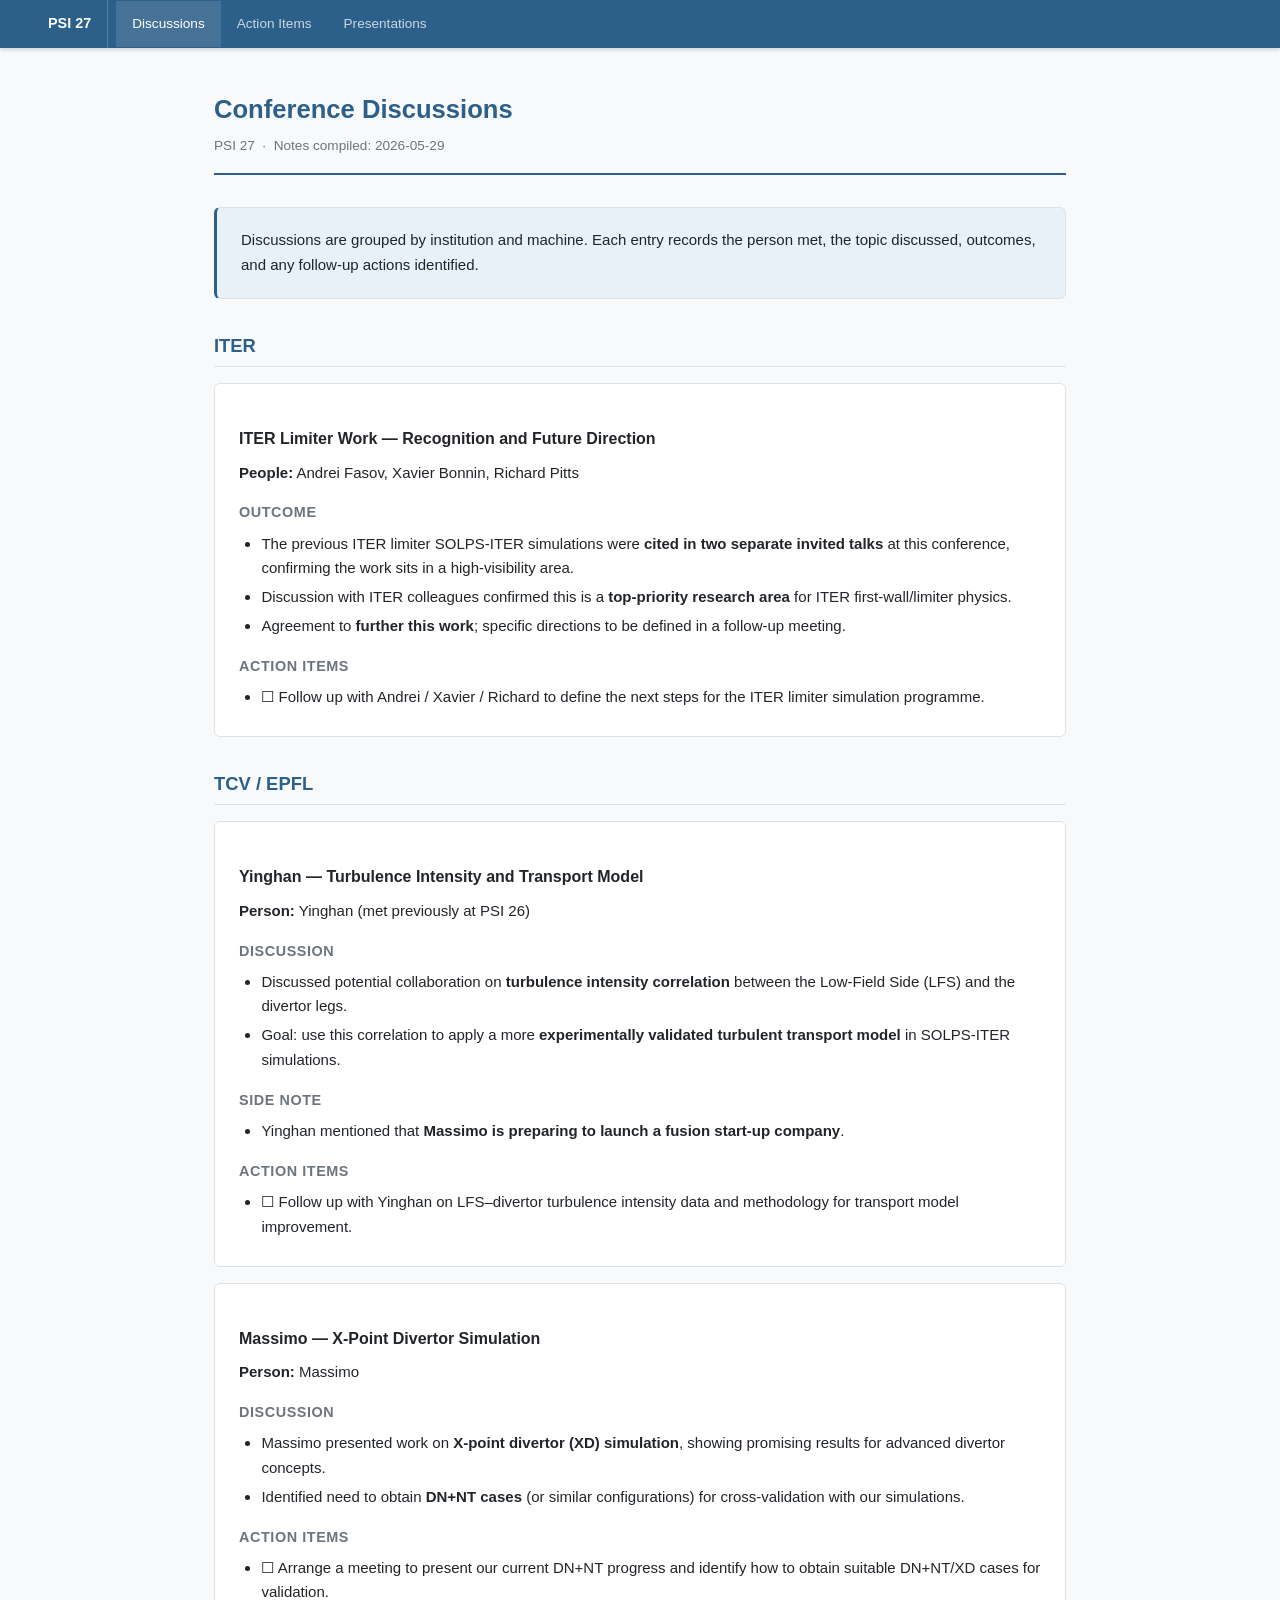
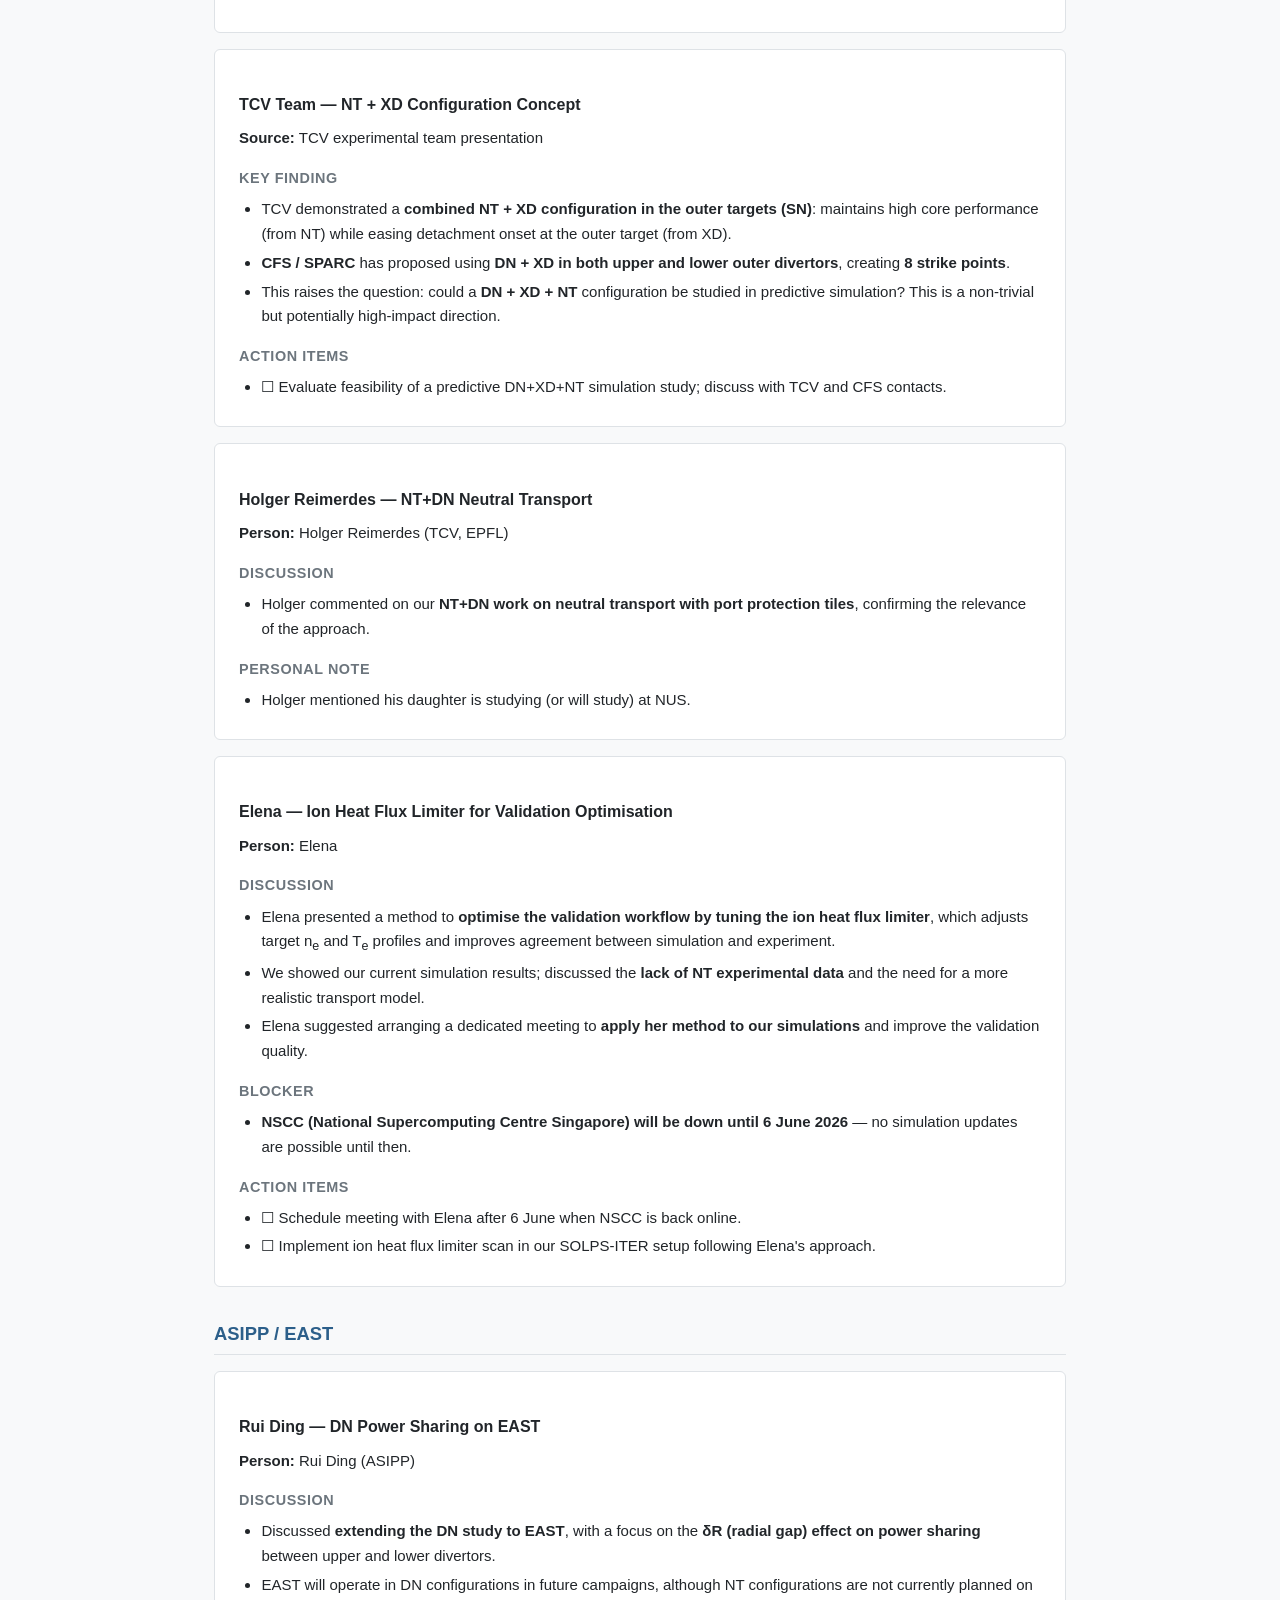
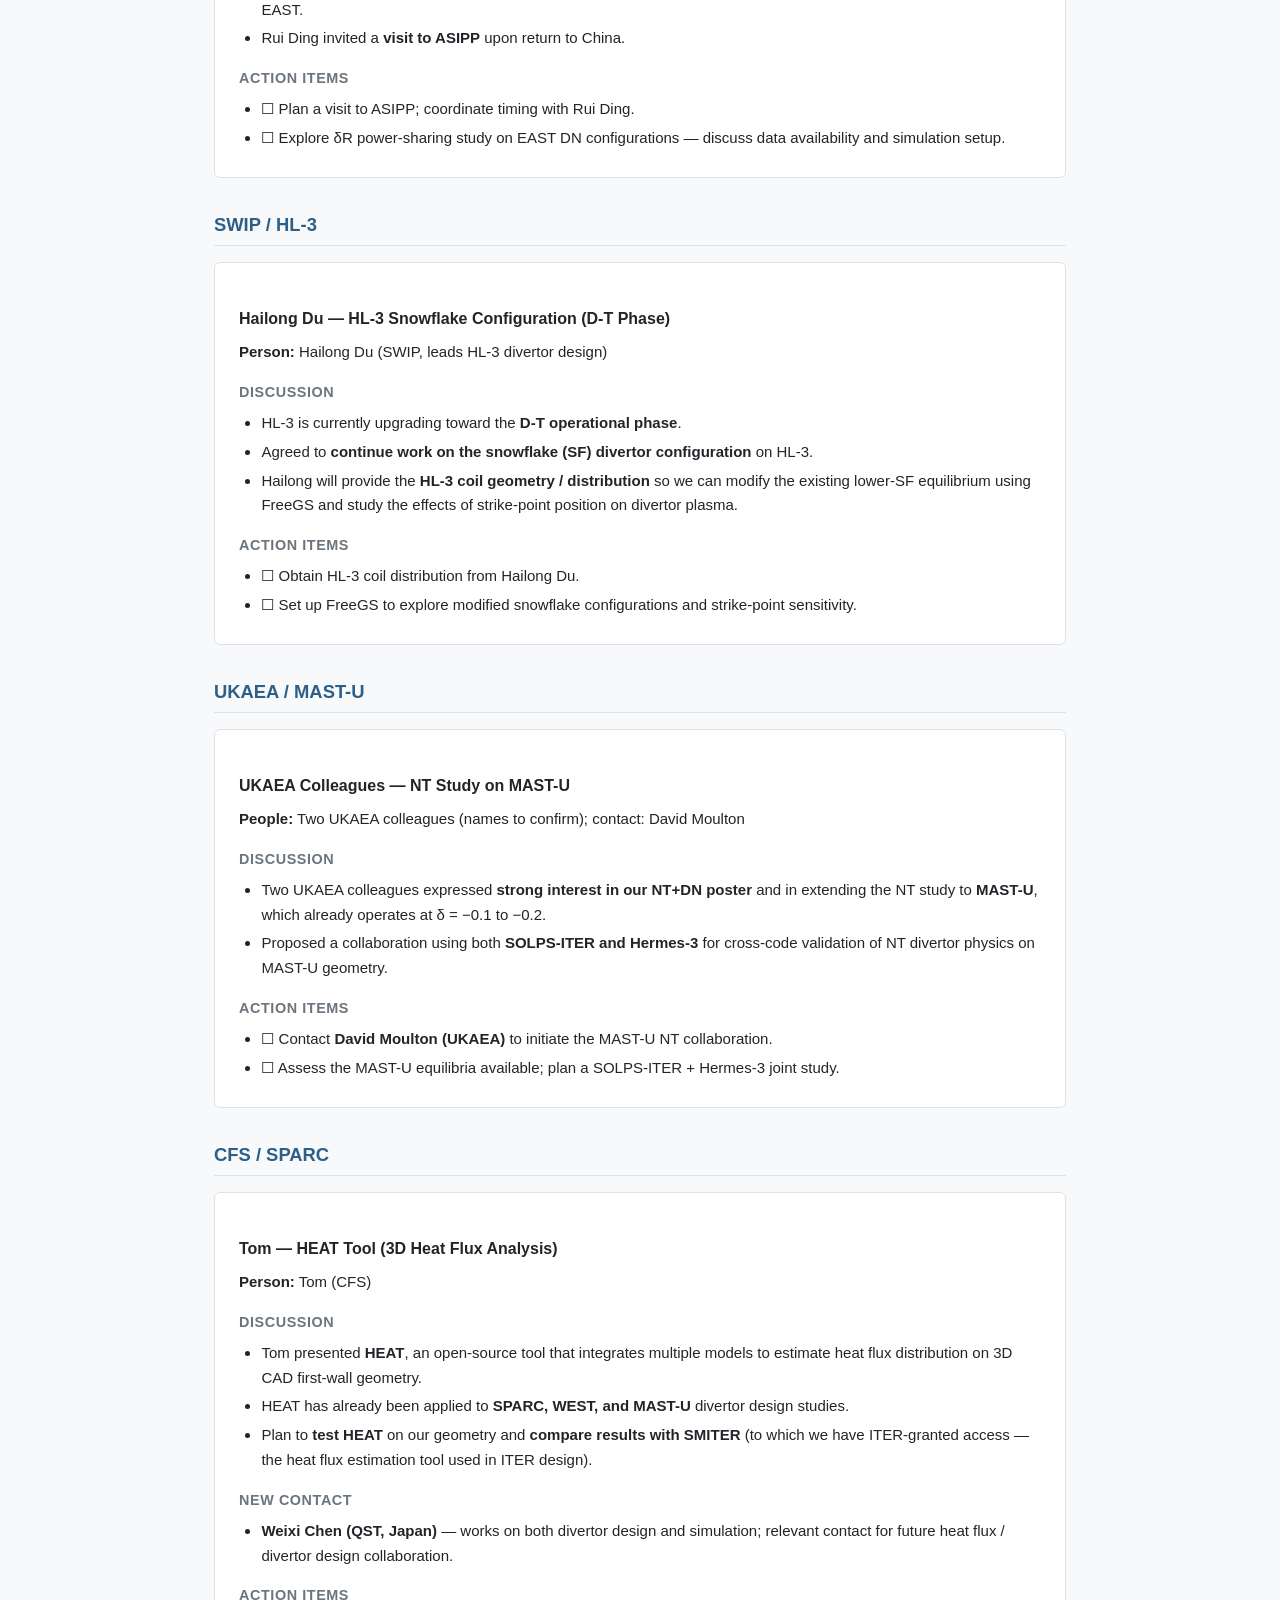
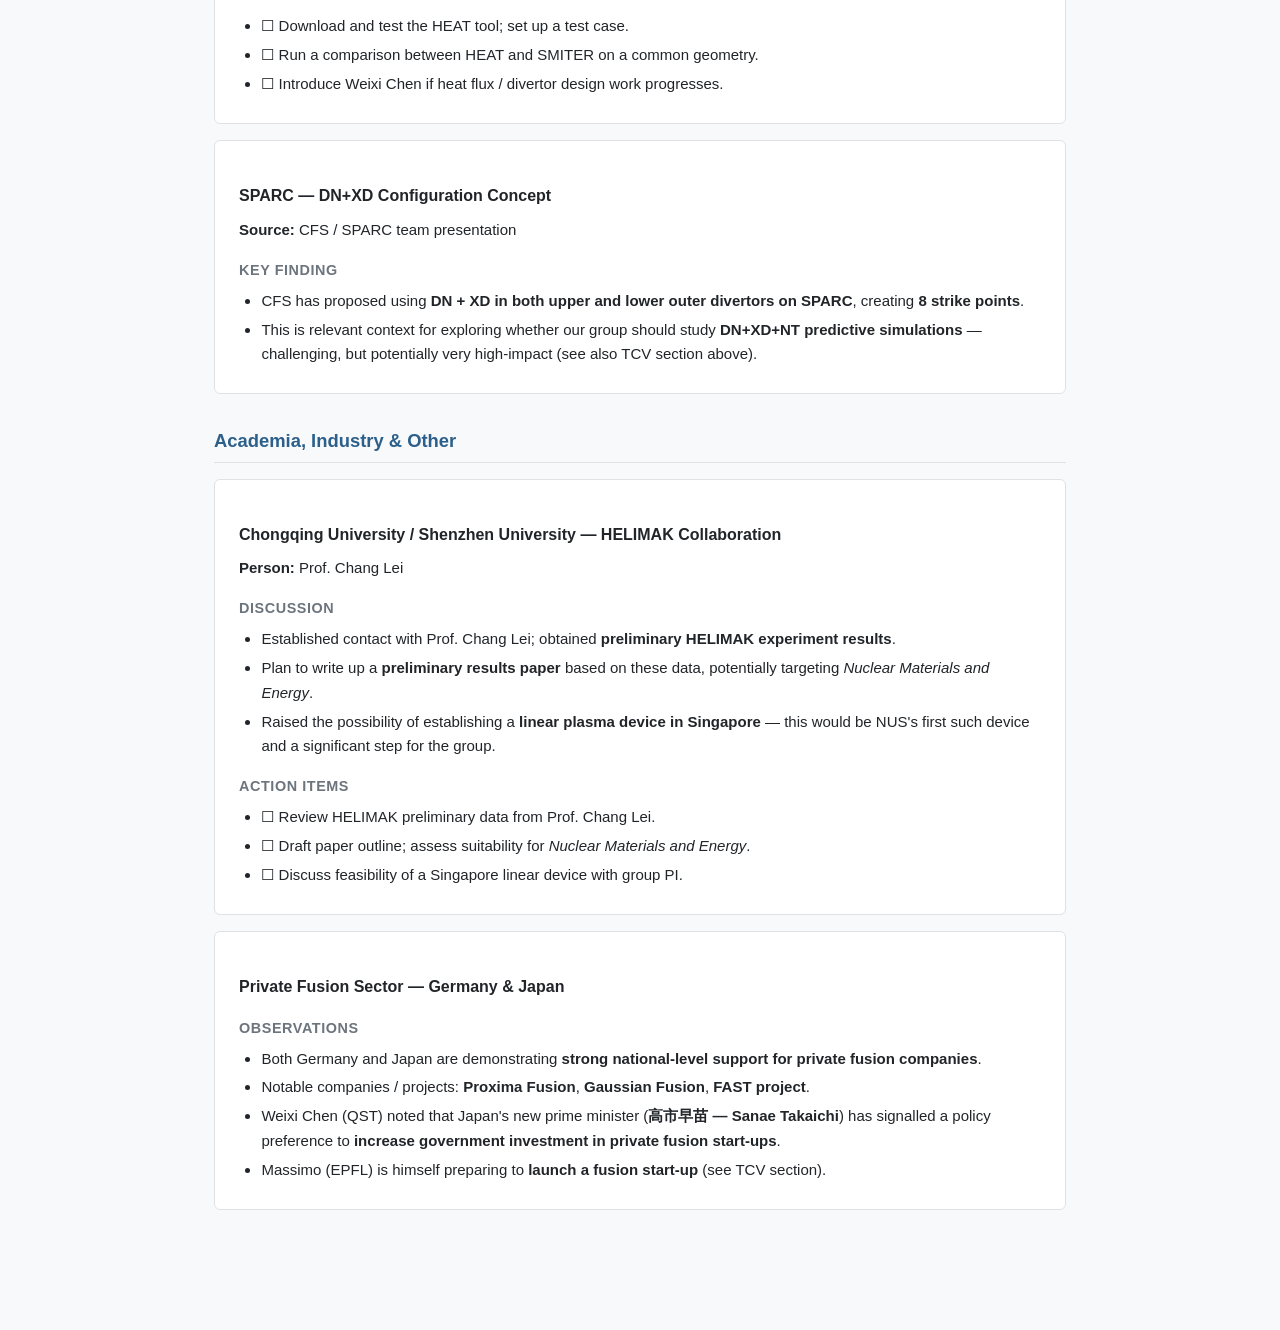
==== discussions/2026-05-29_discussions.html @ e972e2f3 "Add PSI 27 conference summary site HTML progress site covering all discussions, action items, and pr" ====
<!DOCTYPE html>
<html lang="en">
<head>
<meta charset="UTF-8">
<meta name="viewport" content="width=device-width, initial-scale=1.0">
<title>Discussions — PSI 27</title>
<link rel="stylesheet" href="../style.css">
</head>
<body>

<nav>
  <a class="home" href="../index.html">PSI 27</a>
  <a class="active" href="2026-05-29_discussions.html">Discussions</a>
  <a href="../action-items/2026-05-29_actions.html">Action Items</a>
  <a href="../presentations/">Presentations</a>
</nav>

<div class="container">
  <header class="page-header">
    <h1>Conference Discussions</h1>
    <div class="meta">PSI 27 &nbsp;·&nbsp; Notes compiled: 2026-05-29</div>
  </header>

  <div class="card highlight">
    Discussions are grouped by institution and machine. Each entry records the person met, the topic discussed, outcomes, and any follow-up actions identified.
  </div>

  <!-- ============================================================ -->
  <h2 id="iter">ITER</h2>
  <!-- ============================================================ -->

  <div class="card">
    <h3>ITER Limiter Work — Recognition and Future Direction</h3>
    <p><strong>People:</strong> Andrei Fasov, Xavier Bonnin, Richard Pitts</p>
    <h4>Outcome</h4>
    <ul>
      <li>The previous ITER limiter SOLPS-ITER simulations were <strong>cited in two separate invited talks</strong> at this conference, confirming the work sits in a high-visibility area.</li>
      <li>Discussion with ITER colleagues confirmed this is a <strong>top-priority research area</strong> for ITER first-wall/limiter physics.</li>
      <li>Agreement to <strong>further this work</strong>; specific directions to be defined in a follow-up meeting.</li>
    </ul>
    <h4>Action items</h4>
    <ul>
      <li>&#9744; Follow up with Andrei / Xavier / Richard to define the next steps for the ITER limiter simulation programme.</li>
    </ul>
  </div>

  <!-- ============================================================ -->
  <h2 id="tcv">TCV / EPFL</h2>
  <!-- ============================================================ -->

  <div class="card">
    <h3>Yinghan — Turbulence Intensity and Transport Model</h3>
    <p><strong>Person:</strong> Yinghan (met previously at PSI 26)</p>
    <h4>Discussion</h4>
    <ul>
      <li>Discussed potential collaboration on <strong>turbulence intensity correlation</strong> between the Low-Field Side (LFS) and the divertor legs.</li>
      <li>Goal: use this correlation to apply a more <strong>experimentally validated turbulent transport model</strong> in SOLPS-ITER simulations.</li>
    </ul>
    <h4>Side note</h4>
    <ul>
      <li>Yinghan mentioned that <strong>Massimo is preparing to launch a fusion start-up company</strong>.</li>
    </ul>
    <h4>Action items</h4>
    <ul>
      <li>&#9744; Follow up with Yinghan on LFS–divertor turbulence intensity data and methodology for transport model improvement.</li>
    </ul>
  </div>

  <div class="card">
    <h3>Massimo — X-Point Divertor Simulation</h3>
    <p><strong>Person:</strong> Massimo</p>
    <h4>Discussion</h4>
    <ul>
      <li>Massimo presented work on <strong>X-point divertor (XD) simulation</strong>, showing promising results for advanced divertor concepts.</li>
      <li>Identified need to obtain <strong>DN+NT cases</strong> (or similar configurations) for cross-validation with our simulations.</li>
    </ul>
    <h4>Action items</h4>
    <ul>
      <li>&#9744; Arrange a meeting to present our current DN+NT progress and identify how to obtain suitable DN+NT/XD cases for validation.</li>
    </ul>
  </div>

  <div class="card">
    <h3>TCV Team — NT + XD Configuration Concept</h3>
    <p><strong>Source:</strong> TCV experimental team presentation</p>
    <h4>Key finding</h4>
    <ul>
      <li>TCV demonstrated a <strong>combined NT + XD configuration in the outer targets (SN)</strong>: maintains high core performance (from NT) while easing detachment onset at the outer target (from XD).</li>
      <li><strong>CFS / SPARC</strong> has proposed using <strong>DN + XD in both upper and lower outer divertors</strong>, creating <strong>8 strike points</strong>.</li>
      <li>This raises the question: could a <strong>DN + XD + NT</strong> configuration be studied in predictive simulation? This is a non-trivial but potentially high-impact direction.</li>
    </ul>
    <h4>Action items</h4>
    <ul>
      <li>&#9744; Evaluate feasibility of a predictive DN+XD+NT simulation study; discuss with TCV and CFS contacts.</li>
    </ul>
  </div>

  <div class="card">
    <h3>Holger Reimerdes — NT+DN Neutral Transport</h3>
    <p><strong>Person:</strong> Holger Reimerdes (TCV, EPFL)</p>
    <h4>Discussion</h4>
    <ul>
      <li>Holger commented on our <strong>NT+DN work on neutral transport with port protection tiles</strong>, confirming the relevance of the approach.</li>
    </ul>
    <h4>Personal note</h4>
    <ul>
      <li>Holger mentioned his daughter is studying (or will study) at NUS.</li>
    </ul>
  </div>

  <div class="card">
    <h3>Elena — Ion Heat Flux Limiter for Validation Optimisation</h3>
    <p><strong>Person:</strong> Elena</p>
    <h4>Discussion</h4>
    <ul>
      <li>Elena presented a method to <strong>optimise the validation workflow by tuning the ion heat flux limiter</strong>, which adjusts target n<sub>e</sub> and T<sub>e</sub> profiles and improves agreement between simulation and experiment.</li>
      <li>We showed our current simulation results; discussed the <strong>lack of NT experimental data</strong> and the need for a more realistic transport model.</li>
      <li>Elena suggested arranging a dedicated meeting to <strong>apply her method to our simulations</strong> and improve the validation quality.</li>
    </ul>
    <h4>Blocker</h4>
    <ul>
      <li><strong>NSCC (National Supercomputing Centre Singapore) will be down until 6 June 2026</strong> — no simulation updates are possible until then.</li>
    </ul>
    <h4>Action items</h4>
    <ul>
      <li>&#9744; Schedule meeting with Elena after 6 June when NSCC is back online.</li>
      <li>&#9744; Implement ion heat flux limiter scan in our SOLPS-ITER setup following Elena's approach.</li>
    </ul>
  </div>

  <!-- ============================================================ -->
  <h2 id="asipp">ASIPP / EAST</h2>
  <!-- ============================================================ -->

  <div class="card">
    <h3>Rui Ding — DN Power Sharing on EAST</h3>
    <p><strong>Person:</strong> Rui Ding (ASIPP)</p>
    <h4>Discussion</h4>
    <ul>
      <li>Discussed <strong>extending the DN study to EAST</strong>, with a focus on the <strong>δR (radial gap) effect on power sharing</strong> between upper and lower divertors.</li>
      <li>EAST will operate in DN configurations in future campaigns, although NT configurations are not currently planned on EAST.</li>
      <li>Rui Ding invited a <strong>visit to ASIPP</strong> upon return to China.</li>
    </ul>
    <h4>Action items</h4>
    <ul>
      <li>&#9744; Plan a visit to ASIPP; coordinate timing with Rui Ding.</li>
      <li>&#9744; Explore δR power-sharing study on EAST DN configurations — discuss data availability and simulation setup.</li>
    </ul>
  </div>

  <!-- ============================================================ -->
  <h2 id="swip">SWIP / HL-3</h2>
  <!-- ============================================================ -->

  <div class="card">
    <h3>Hailong Du — HL-3 Snowflake Configuration (D-T Phase)</h3>
    <p><strong>Person:</strong> Hailong Du (SWIP, leads HL-3 divertor design)</p>
    <h4>Discussion</h4>
    <ul>
      <li>HL-3 is currently upgrading toward the <strong>D-T operational phase</strong>.</li>
      <li>Agreed to <strong>continue work on the snowflake (SF) divertor configuration</strong> on HL-3.</li>
      <li>Hailong will provide the <strong>HL-3 coil geometry / distribution</strong> so we can modify the existing lower-SF equilibrium using FreeGS and study the effects of strike-point position on divertor plasma.</li>
    </ul>
    <h4>Action items</h4>
    <ul>
      <li>&#9744; Obtain HL-3 coil distribution from Hailong Du.</li>
      <li>&#9744; Set up FreeGS to explore modified snowflake configurations and strike-point sensitivity.</li>
    </ul>
  </div>

  <!-- ============================================================ -->
  <h2 id="ukaea">UKAEA / MAST-U</h2>
  <!-- ============================================================ -->

  <div class="card">
    <h3>UKAEA Colleagues — NT Study on MAST-U</h3>
    <p><strong>People:</strong> Two UKAEA colleagues (names to confirm); contact: David Moulton</p>
    <h4>Discussion</h4>
    <ul>
      <li>Two UKAEA colleagues expressed <strong>strong interest in our NT+DN poster</strong> and in extending the NT study to <strong>MAST-U</strong>, which already operates at δ = −0.1 to −0.2.</li>
      <li>Proposed a collaboration using both <strong>SOLPS-ITER and Hermes-3</strong> for cross-code validation of NT divertor physics on MAST-U geometry.</li>
    </ul>
    <h4>Action items</h4>
    <ul>
      <li>&#9744; Contact <strong>David Moulton (UKAEA)</strong> to initiate the MAST-U NT collaboration.</li>
      <li>&#9744; Assess the MAST-U equilibria available; plan a SOLPS-ITER + Hermes-3 joint study.</li>
    </ul>
  </div>

  <!-- ============================================================ -->
  <h2 id="cfs">CFS / SPARC</h2>
  <!-- ============================================================ -->

  <div class="card">
    <h3>Tom — HEAT Tool (3D Heat Flux Analysis)</h3>
    <p><strong>Person:</strong> Tom (CFS)</p>
    <h4>Discussion</h4>
    <ul>
      <li>Tom presented <strong>HEAT</strong>, an open-source tool that integrates multiple models to estimate heat flux distribution on 3D CAD first-wall geometry.</li>
      <li>HEAT has already been applied to <strong>SPARC, WEST, and MAST-U</strong> divertor design studies.</li>
      <li>Plan to <strong>test HEAT</strong> on our geometry and <strong>compare results with SMITER</strong> (to which we have ITER-granted access — the heat flux estimation tool used in ITER design).</li>
    </ul>
    <h4>New contact</h4>
    <ul>
      <li><strong>Weixi Chen (QST, Japan)</strong> — works on both divertor design and simulation; relevant contact for future heat flux / divertor design collaboration.</li>
    </ul>
    <h4>Action items</h4>
    <ul>
      <li>&#9744; Download and test the HEAT tool; set up a test case.</li>
      <li>&#9744; Run a comparison between HEAT and SMITER on a common geometry.</li>
      <li>&#9744; Introduce Weixi Chen if heat flux / divertor design work progresses.</li>
    </ul>
  </div>

  <div class="card">
    <h3>SPARC — DN+XD Configuration Concept</h3>
    <p><strong>Source:</strong> CFS / SPARC team presentation</p>
    <h4>Key finding</h4>
    <ul>
      <li>CFS has proposed using <strong>DN + XD in both upper and lower outer divertors on SPARC</strong>, creating <strong>8 strike points</strong>.</li>
      <li>This is relevant context for exploring whether our group should study <strong>DN+XD+NT predictive simulations</strong> — challenging, but potentially very high-impact (see also TCV section above).</li>
    </ul>
  </div>

  <!-- ============================================================ -->
  <h2 id="academia">Academia, Industry &amp; Other</h2>
  <!-- ============================================================ -->

  <div class="card">
    <h3>Chongqing University / Shenzhen University — HELIMAK Collaboration</h3>
    <p><strong>Person:</strong> Prof. Chang Lei</p>
    <h4>Discussion</h4>
    <ul>
      <li>Established contact with Prof. Chang Lei; obtained <strong>preliminary HELIMAK experiment results</strong>.</li>
      <li>Plan to write up a <strong>preliminary results paper</strong> based on these data, potentially targeting <em>Nuclear Materials and Energy</em>.</li>
      <li>Raised the possibility of establishing a <strong>linear plasma device in Singapore</strong> — this would be NUS's first such device and a significant step for the group.</li>
    </ul>
    <h4>Action items</h4>
    <ul>
      <li>&#9744; Review HELIMAK preliminary data from Prof. Chang Lei.</li>
      <li>&#9744; Draft paper outline; assess suitability for <em>Nuclear Materials and Energy</em>.</li>
      <li>&#9744; Discuss feasibility of a Singapore linear device with group PI.</li>
    </ul>
  </div>

  <div class="card">
    <h3>Private Fusion Sector — Germany &amp; Japan</h3>
    <h4>Observations</h4>
    <ul>
      <li>Both Germany and Japan are demonstrating <strong>strong national-level support for private fusion companies</strong>.</li>
      <li>Notable companies / projects: <strong>Proxima Fusion</strong>, <strong>Gaussian Fusion</strong>, <strong>FAST project</strong>.</li>
      <li>Weixi Chen (QST) noted that Japan's new prime minister (<strong>高市早苗 — Sanae Takaichi</strong>) has signalled a policy preference to <strong>increase government investment in private fusion start-ups</strong>.</li>
      <li>Massimo (EPFL) is himself preparing to <strong>launch a fusion start-up</strong> (see TCV section).</li>
    </ul>
  </div>

</div>
</body>
</html>
---- style.css ----
:root {
  --bg: #f8f9fa;
  --surface: #ffffff;
  --border: #dee2e6;
  --accent: #2c5f8a;
  --accent-light: #e8f1f8;
  --text: #212529;
  --muted: #6c757d;
  --tag-open: #dc3545;
  --tag-progress: #fd7e14;
  --tag-done: #198754;
}

* { box-sizing: border-box; margin: 0; padding: 0; }

body {
  font-family: -apple-system, BlinkMacSystemFont, "Segoe UI", Helvetica, Arial, sans-serif;
  background: var(--bg);
  color: var(--text);
  font-size: 15px;
  line-height: 1.65;
}

nav {
  background: var(--accent);
  padding: 0 2rem;
  display: flex;
  align-items: center;
  gap: 0;
  position: sticky;
  top: 0;
  z-index: 100;
  box-shadow: 0 2px 4px rgba(0,0,0,.15);
}

nav a {
  color: rgba(255,255,255,.75);
  text-decoration: none;
  padding: .75rem 1rem;
  font-size: .85rem;
  white-space: nowrap;
  transition: color .15s, background .15s;
}

nav a:hover, nav a.active {
  color: #fff;
  background: rgba(255,255,255,.12);
}

nav .home { font-weight: 600; font-size: .9rem; color: #fff; border-right: 1px solid rgba(255,255,255,.2); margin-right: .5rem; }

.container {
  max-width: 900px;
  margin: 2.5rem auto;
  padding: 0 1.5rem 4rem;
}

header.page-header {
  border-bottom: 2px solid var(--accent);
  padding-bottom: 1rem;
  margin-bottom: 2rem;
}

header.page-header h1 { font-size: 1.6rem; color: var(--accent); }
header.page-header .meta { font-size: .85rem; color: var(--muted); margin-top: .3rem; }

h2 {
  font-size: 1.15rem;
  color: var(--accent);
  margin: 2rem 0 .6rem;
  padding-bottom: .3rem;
  border-bottom: 1px solid var(--border);
}

h3 { font-size: 1rem; font-weight: 600; margin: 1.4rem 0 .4rem; }
h4 { font-size: .9rem; font-weight: 600; margin: 1rem 0 .3rem; color: var(--muted); text-transform: uppercase; letter-spacing: .04em; }

p { margin: .5rem 0; }
ul, ol { padding-left: 1.4rem; margin: .4rem 0; }
li { margin: .25rem 0; }

a { color: var(--accent); }

code {
  background: #f0f0f0;
  border-radius: 3px;
  padding: .1em .35em;
  font-size: .88em;
  font-family: "SFMono-Regular", Consolas, monospace;
}

.card {
  background: var(--surface);
  border: 1px solid var(--border);
  border-radius: 6px;
  padding: 1.25rem 1.5rem;
  margin: 1rem 0;
}

.card.highlight { border-left: 3px solid var(--accent); background: var(--accent-light); }

table {
  width: 100%;
  border-collapse: collapse;
  margin: .75rem 0;
  font-size: .9rem;
}

th {
  background: var(--accent);
  color: #fff;
  text-align: left;
  padding: .55rem .8rem;
  font-weight: 600;
}

td { padding: .5rem .8rem; border-bottom: 1px solid var(--border); }
tr:last-child td { border-bottom: none; }
tr:nth-child(even) td { background: #f8f9fa; }

.badge {
  display: inline-block;
  padding: .15em .6em;
  border-radius: 3px;
  font-size: .78rem;
  font-weight: 600;
}

.badge-open { background: #fde8ea; color: var(--tag-open); }
.badge-progress { background: #fff3e0; color: var(--tag-progress); }
.badge-done { background: #e6f4ea; color: var(--tag-done); }
.badge-pending { background: #f0f0f0; color: var(--muted); }

.phase {
  border-left: 3px solid var(--accent);
  background: var(--surface);
  border-radius: 0 6px 6px 0;
  border: 1px solid var(--border);
  border-left: 3px solid var(--accent);
  padding: 1rem 1.25rem;
  margin: 1.2rem 0;
}

.phase-label {
  font-size: .75rem;
  font-weight: 700;
  text-transform: uppercase;
  letter-spacing: .08em;
  color: var(--accent);
  margin-bottom: .3rem;
}

/* Index cards */
.grid {
  display: grid;
  grid-template-columns: repeat(auto-fill, minmax(240px, 1fr));
  gap: 1rem;
  margin-top: 1.5rem;
}

.grid-card {
  background: var(--surface);
  border: 1px solid var(--border);
  border-top: 3px solid var(--accent);
  border-radius: 6px;
  padding: 1.1rem 1.2rem;
  text-decoration: none;
  color: var(--text);
  display: block;
  transition: box-shadow .15s, transform .15s;
}

.grid-card:hover { box-shadow: 0 4px 12px rgba(0,0,0,.1); transform: translateY(-2px); }
.grid-card .icon { font-size: 1.4rem; margin-bottom: .5rem; }
.grid-card h3 { font-size: .95rem; color: var(--accent); margin: 0 0 .3rem; }
.grid-card p { font-size: .82rem; color: var(--muted); margin: 0; }

.tag-list { display: flex; gap: .4rem; flex-wrap: wrap; margin: .5rem 0; }
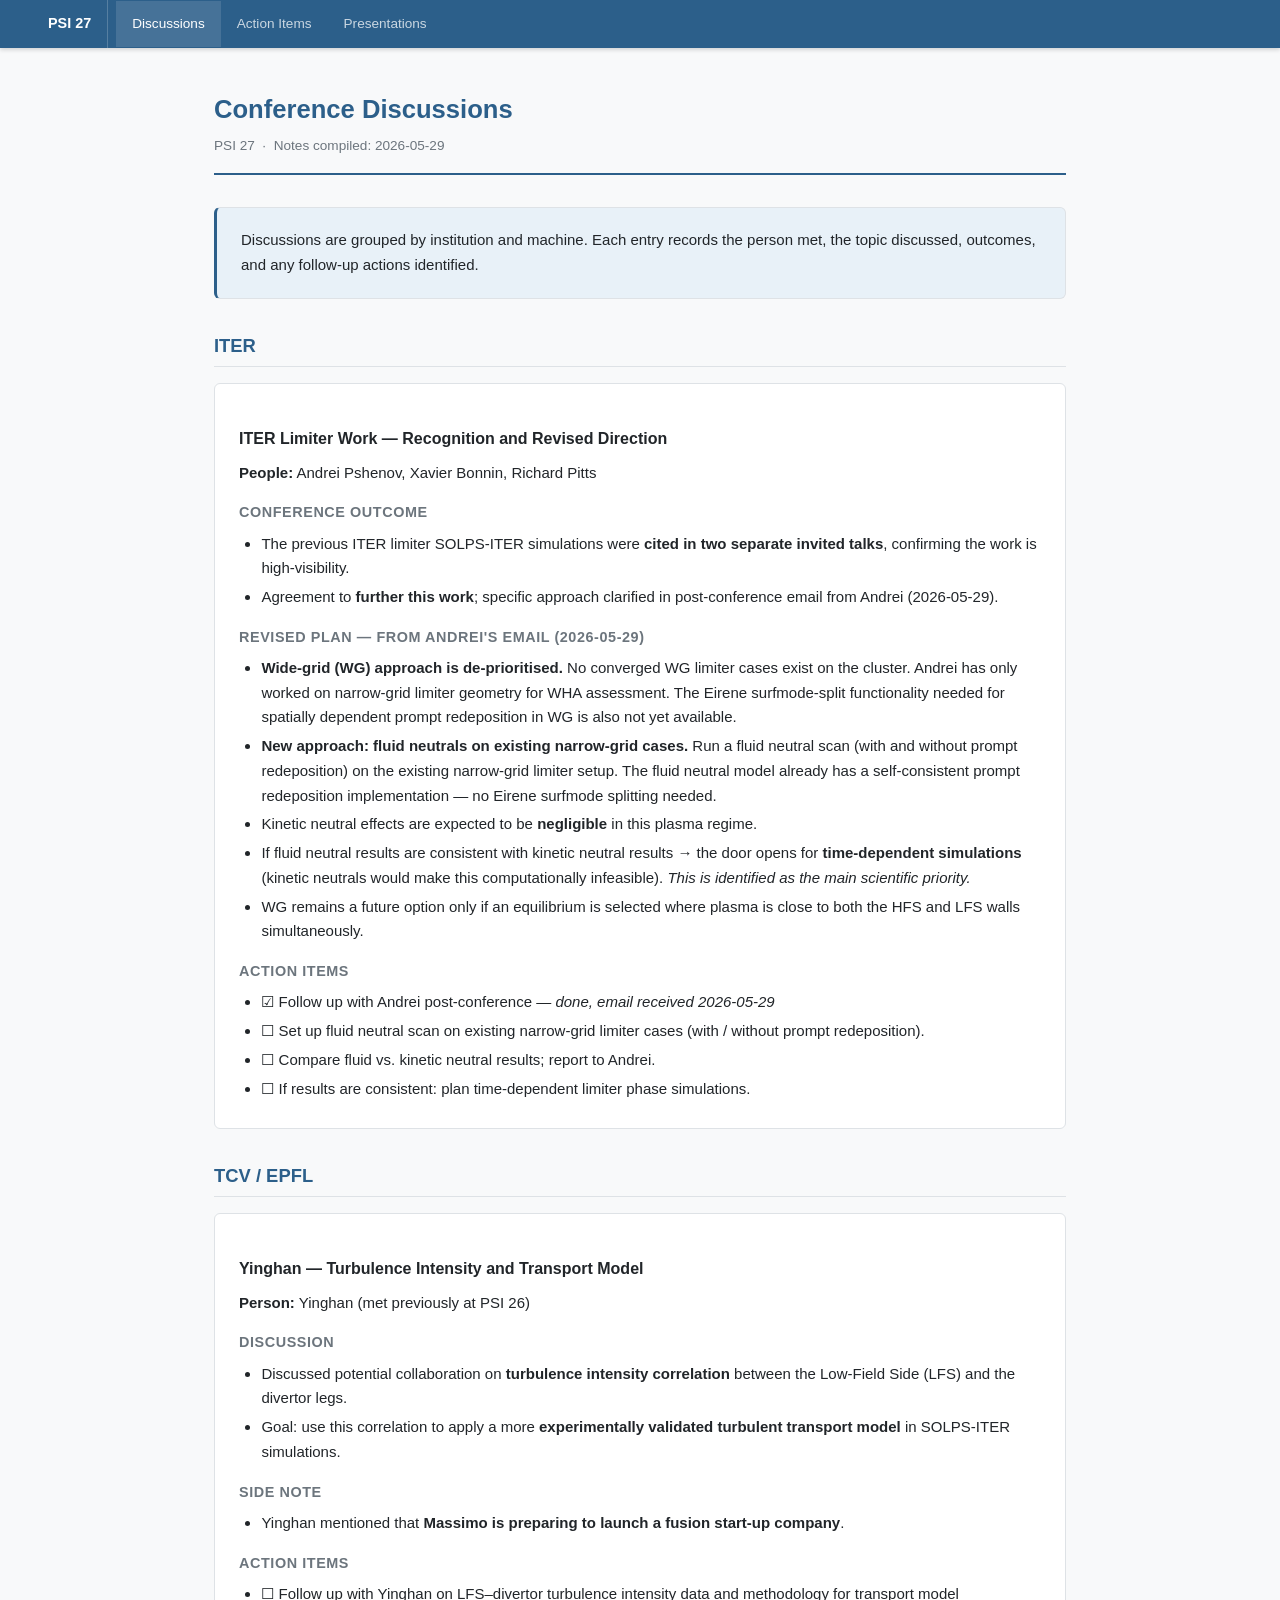
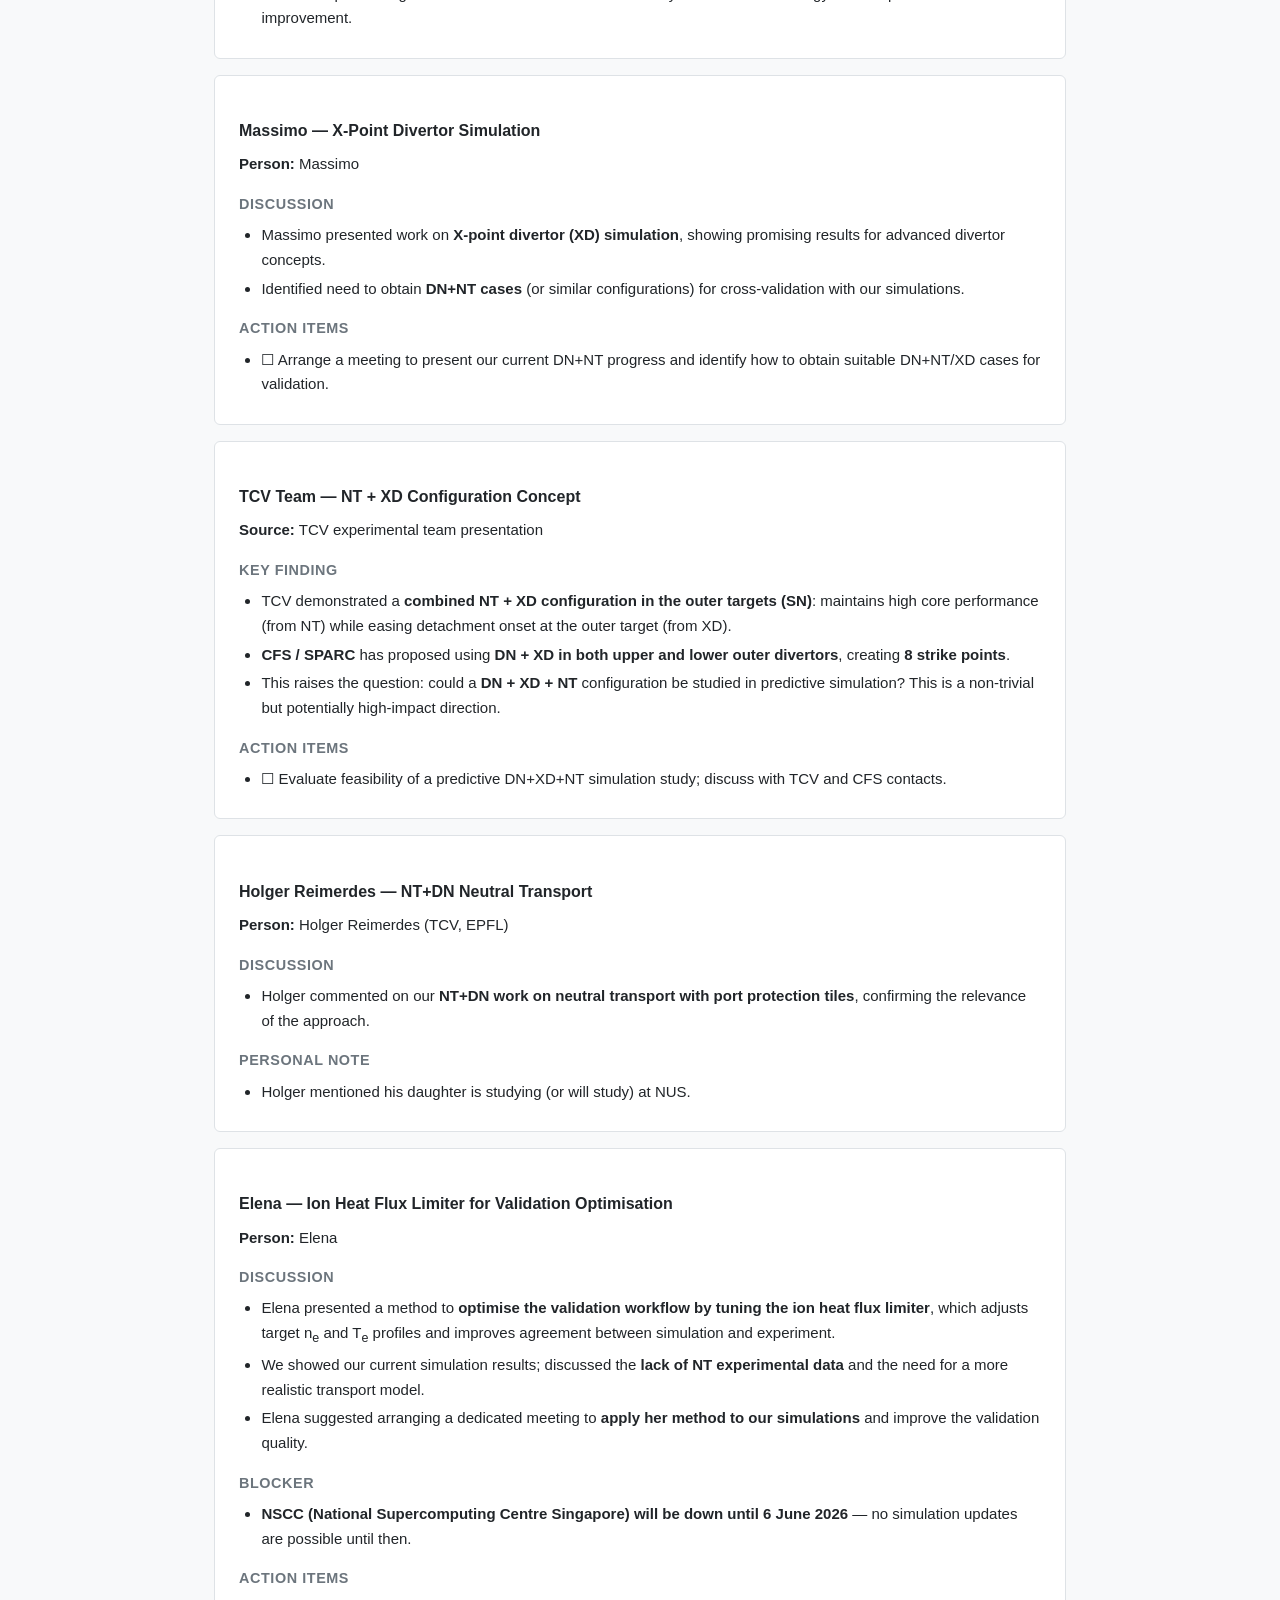
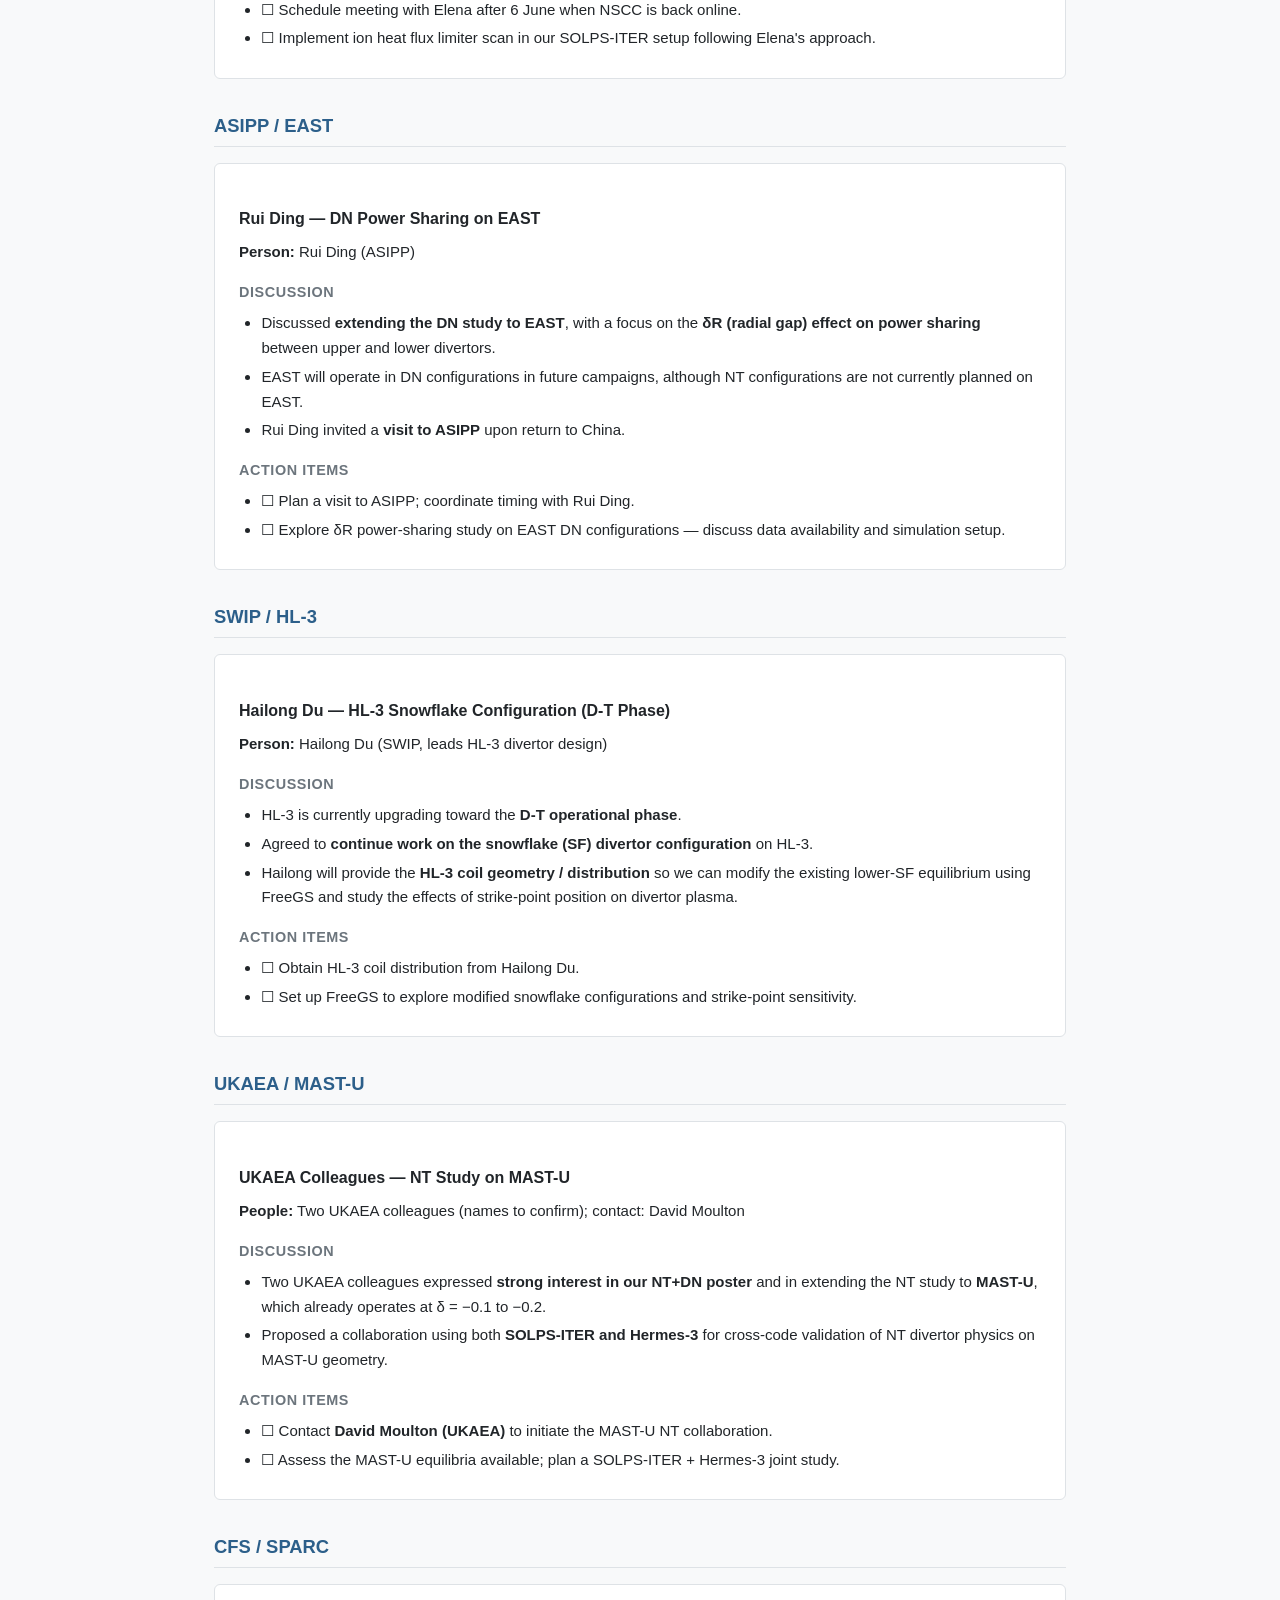
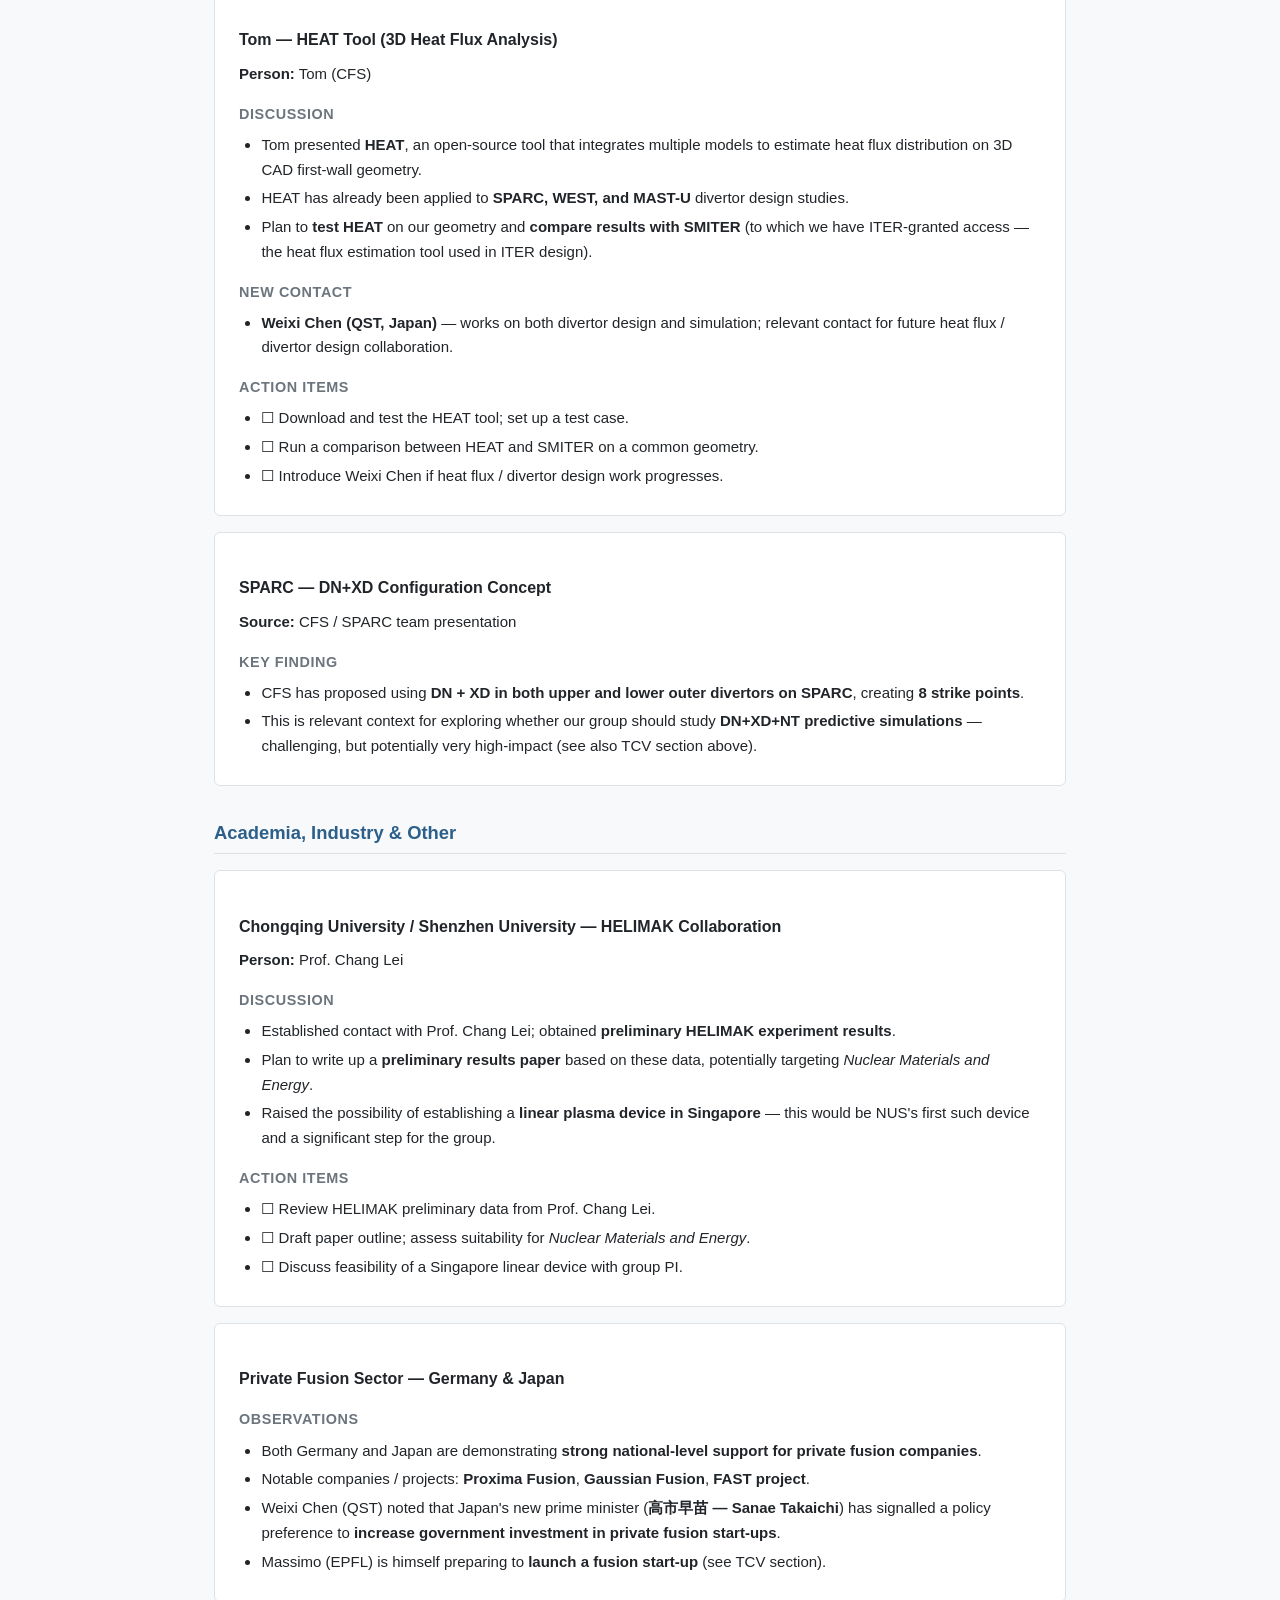
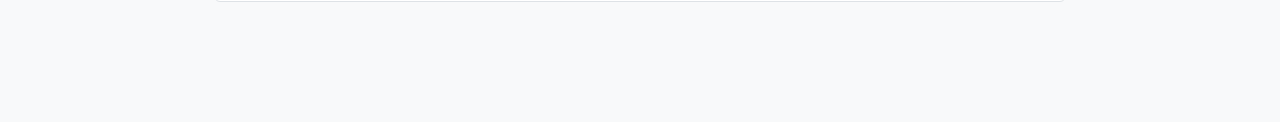
==== commit 99e52930: "Update ITER limiter: revised approach from Andrei (fluid neutrals, narrow grid)" ====
--- a/discussions/2026-05-29_discussions.html
+++ b/discussions/2026-05-29_discussions.html
@@ -30,17 +30,27 @@
   <!-- ============================================================ -->
 
   <div class="card">
-    <h3>ITER Limiter Work — Recognition and Future Direction</h3>
-    <p><strong>People:</strong> Andrei Fasov, Xavier Bonnin, Richard Pitts</p>
-    <h4>Outcome</h4>
-    <ul>
-      <li>The previous ITER limiter SOLPS-ITER simulations were <strong>cited in two separate invited talks</strong> at this conference, confirming the work sits in a high-visibility area.</li>
-      <li>Discussion with ITER colleagues confirmed this is a <strong>top-priority research area</strong> for ITER first-wall/limiter physics.</li>
-      <li>Agreement to <strong>further this work</strong>; specific directions to be defined in a follow-up meeting.</li>
-    </ul>
-    <h4>Action items</h4>
-    <ul>
-      <li>&#9744; Follow up with Andrei / Xavier / Richard to define the next steps for the ITER limiter simulation programme.</li>
+    <h3>ITER Limiter Work — Recognition and Revised Direction</h3>
+    <p><strong>People:</strong> Andrei Pshenov, Xavier Bonnin, Richard Pitts</p>
+    <h4>Conference outcome</h4>
+    <ul>
+      <li>The previous ITER limiter SOLPS-ITER simulations were <strong>cited in two separate invited talks</strong>, confirming the work is high-visibility.</li>
+      <li>Agreement to <strong>further this work</strong>; specific approach clarified in post-conference email from Andrei (2026-05-29).</li>
+    </ul>
+    <h4>Revised plan — from Andrei's email (2026-05-29)</h4>
+    <ul>
+      <li><strong>Wide-grid (WG) approach is de-prioritised.</strong> No converged WG limiter cases exist on the cluster. Andrei has only worked on narrow-grid limiter geometry for WHA assessment. The Eirene surfmode-split functionality needed for spatially dependent prompt redeposition in WG is also not yet available.</li>
+      <li><strong>New approach: fluid neutrals on existing narrow-grid cases.</strong> Run a fluid neutral scan (with and without prompt redeposition) on the existing narrow-grid limiter setup. The fluid neutral model already has a self-consistent prompt redeposition implementation — no Eirene surfmode splitting needed.</li>
+      <li>Kinetic neutral effects are expected to be <strong>negligible</strong> in this plasma regime.</li>
+      <li>If fluid neutral results are consistent with kinetic neutral results → the door opens for <strong>time-dependent simulations</strong> (kinetic neutrals would make this computationally infeasible). <em>This is identified as the main scientific priority.</em></li>
+      <li>WG remains a future option only if an equilibrium is selected where plasma is close to both the HFS and LFS walls simultaneously.</li>
+    </ul>
+    <h4>Action items</h4>
+    <ul>
+      <li>&#9745; Follow up with Andrei post-conference — <em>done, email received 2026-05-29</em></li>
+      <li>&#9744; Set up fluid neutral scan on existing narrow-grid limiter cases (with / without prompt redeposition).</li>
+      <li>&#9744; Compare fluid vs. kinetic neutral results; report to Andrei.</li>
+      <li>&#9744; If results are consistent: plan time-dependent limiter phase simulations.</li>
     </ul>
   </div>
 
